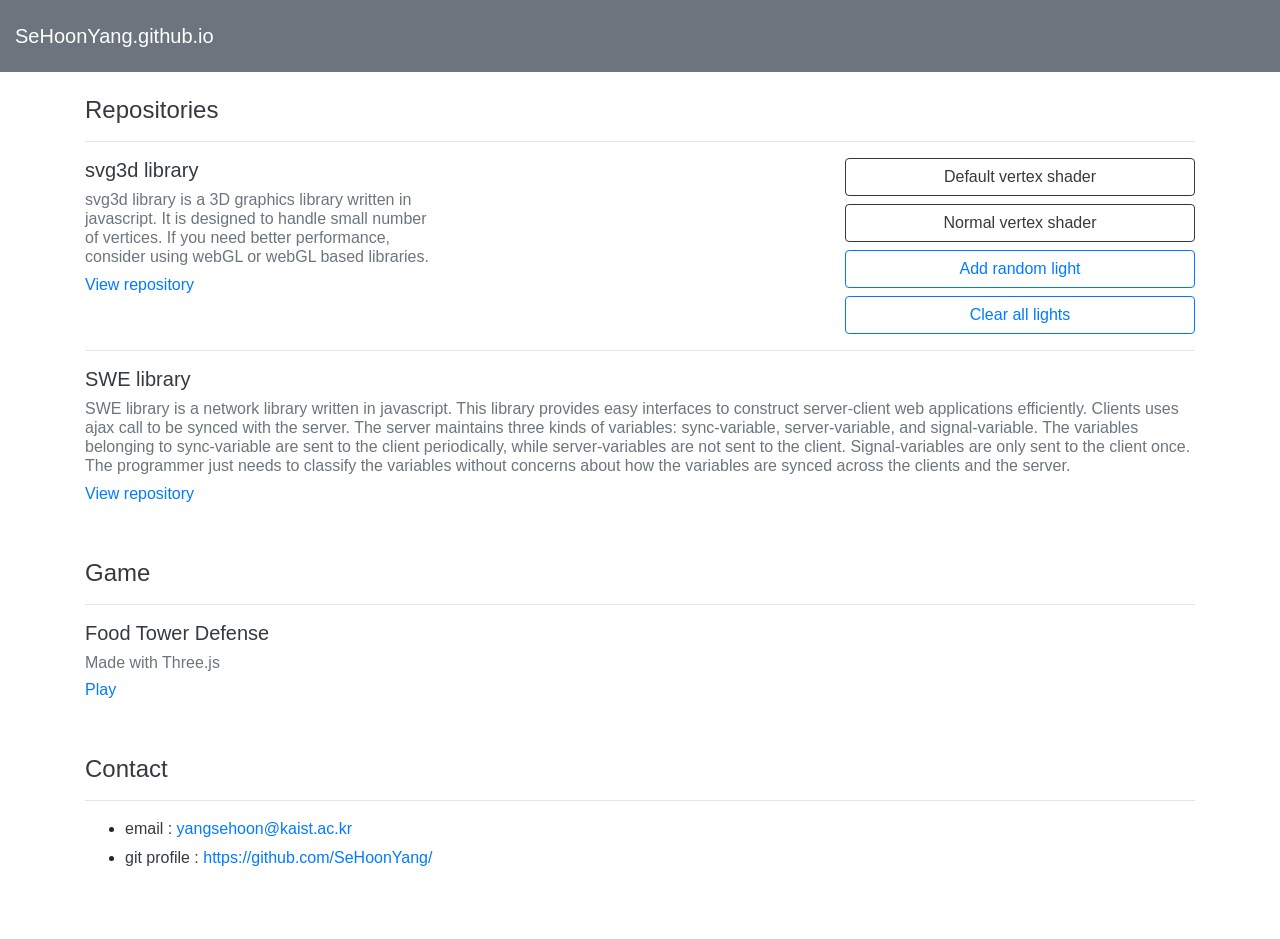
==== index.html @ 3ad5dbc0 "tower defense added" ====
<!DOCTYPE html>
<html>
<head>
	<title>SeHoonYang.github.io</title>

	<meta charset="utf-8">
	<meta name="viewport" content="width=device-width, initial-scale=1">
	<link rel="stylesheet" href="https://maxcdn.bootstrapcdn.com/bootstrap/4.1.0/css/bootstrap.min.css">

	<script src="svg3d/gl-matrix.min.js"></script>
	<script src="svg3d/svg3d.js"></script>
</head>
<body>
	<!-- header -->
	<header class="container-fluid bg-secondary">
		<h5 class="text-white py-4">SeHoonYang.github.io</h5>
	</header>
	<!-- body -->
	<div class="container pb-5">
		<h4 class="text-dark pt-3">Repositories</h4>
		<hr/>
		<div class="row">
			<div class="col" style="min-width:300px;">
				<h5 class="text-dark">svg3d library</h5>
				<h6 class="text-secondary">svg3d library is a 3D graphics library written in javascript. It is designed to handle small number of vertices. If you need better performance, consider using webGL or webGL based libraries.</h6>
				<a href="https://github.com/SeHoonYang/svg3d"><h6>View repository</h6></a>
			</div>
			<!-- Low Poly Stanford Bunny, by johnny6  is licensed under the Creative Commons - Attribution - Non-Commercial license. (https://creativecommons.org/licenses/by-nc/3.0/) -->
			<div class="col" align="center">
				<div id="viewportContainer">
				</div>
			</div>
			<div class="col">
				<button type="button" class="btn btn-block btn-outline-dark" onClick="bunny.setVertexShader(context.defaultVertexShader)">Default vertex shader</button>
				<button type="button" class="btn btn-block btn-outline-dark" onClick="bunny.setVertexShader(NormalColorShader)">Normal vertex shader</button>
				<button type="button" class="btn btn-block btn-outline-primary" onClick="context.createPointLight([Math.random()*20-10,Math.random()*20-10,Math.random()*20-10], Math.random() * 0xFFFFFF, Math.random())">Add random light</button>
				<button type="button" class="btn btn-block btn-outline-primary" onClick="context.lightList = [];">Clear all lights</button>
			</div>
		</div>
		<hr/>
		<div>
			<h5 class="text-dark">SWE library</h5>
			<h6 class="text-secondary">SWE library is a network library written in javascript. This library provides easy interfaces to construct server-client web applications efficiently. Clients uses ajax call to be synced with the server. The server maintains three kinds of variables: sync-variable, server-variable, and signal-variable. The variables belonging to sync-variable are sent to the client periodically, while server-variables are not sent to the client. Signal-variables are only sent to the client once. The programmer just needs to classify the variables without concerns about how the variables are synced across the clients and the server.</h6>
			<a href="https://github.com/SeHoonYang/swe"><h6>View repository</h6></a>
		</div>
		<h4 class="text-dark pt-5">Game</h4>
		<hr/>
		<div>
			<h5 class="text-dark">Food Tower Defense</h5>
			<h6 class="text-secondary">Made with Three.js</h6>
			<a href="./game/foodTowerDefense/index.html"><h6>Play</h6></a>
		</div>
		<h4 class="text-dark pt-5">Contact</h4>
		<hr/>
		<ul>
			<li>
			<h6 class="text-dark d-inline">email : </h6><a href="mailto:yangsehoon@kaist.ac.kr" class="d-inline-block"><h6>yangsehoon@kaist.ac.kr</h6></a>
			</li><li>
			<h6 class="text-dark d-inline">git profile : </h6><a href="https://github.com/SeHoonYang/" class="d-inline-block"><h6>https://github.com/SeHoonYang/</h6></a>
			</li>
		</ul>
	</div>
	<script src="object.js"></script>
	<script src="svg.js"></script>
</body>
</html>
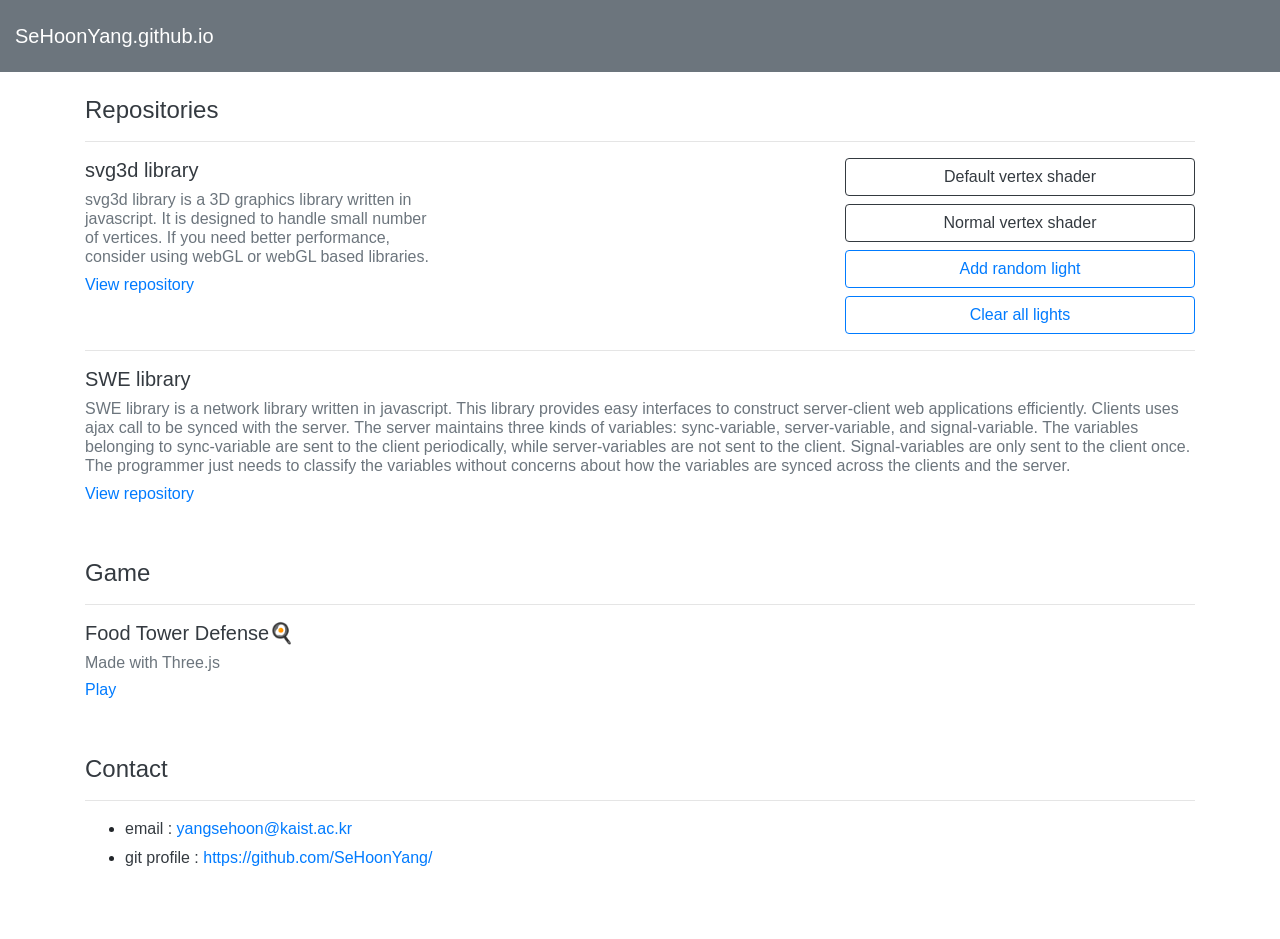
==== commit de71b9b6: "design" ====
--- a/index.html
+++ b/index.html
@@ -46,7 +46,7 @@
 		<h4 class="text-dark pt-5">Game</h4>
 		<hr/>
 		<div>
-			<h5 class="text-dark">Food Tower Defense</h5>
+			<h5 class="text-dark">Food Tower Defense🍳</h5>
 			<h6 class="text-secondary">Made with Three.js</h6>
 			<a href="./game/foodTowerDefense/index.html"><h6>Play</h6></a>
 		</div>
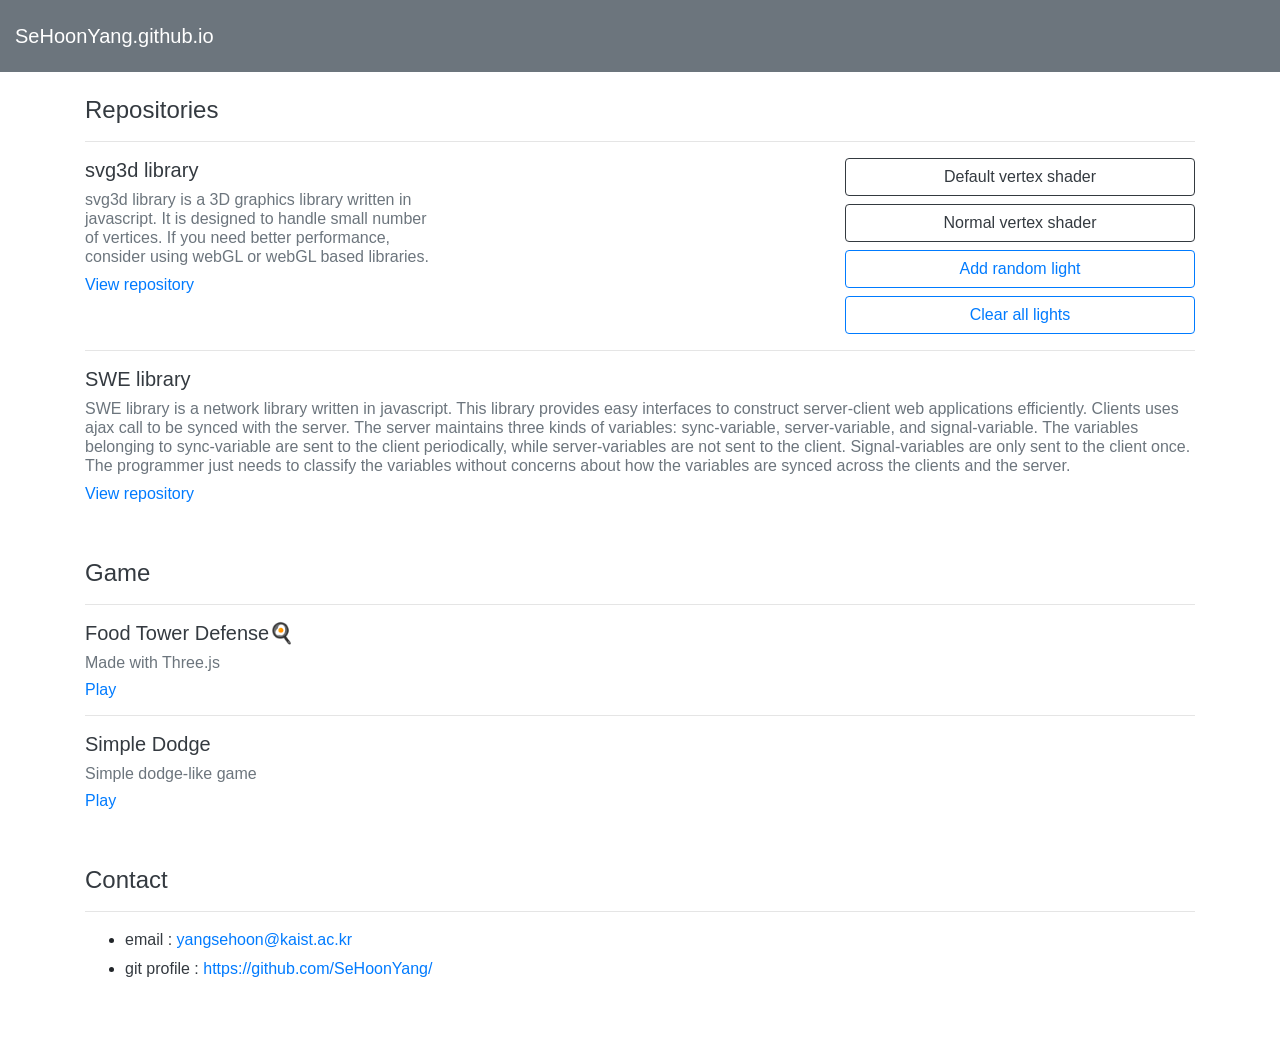
==== commit 94e243d7: "add dodge" ====
--- a/index.html
+++ b/index.html
@@ -50,6 +50,12 @@
 			<h6 class="text-secondary">Made with Three.js</h6>
 			<a href="./game/foodTowerDefense/index.html"><h6>Play</h6></a>
 		</div>
+		<hr/>
+		<div>
+			<h5 class="text-dark">Simple Dodge</h5>
+			<h6 class="text-secondary">Simple dodge-like game</h6>
+			<a href="./game/dodge/dodge.html"><h6>Play</h6></a>
+		</div>
 		<h4 class="text-dark pt-5">Contact</h4>
 		<hr/>
 		<ul>
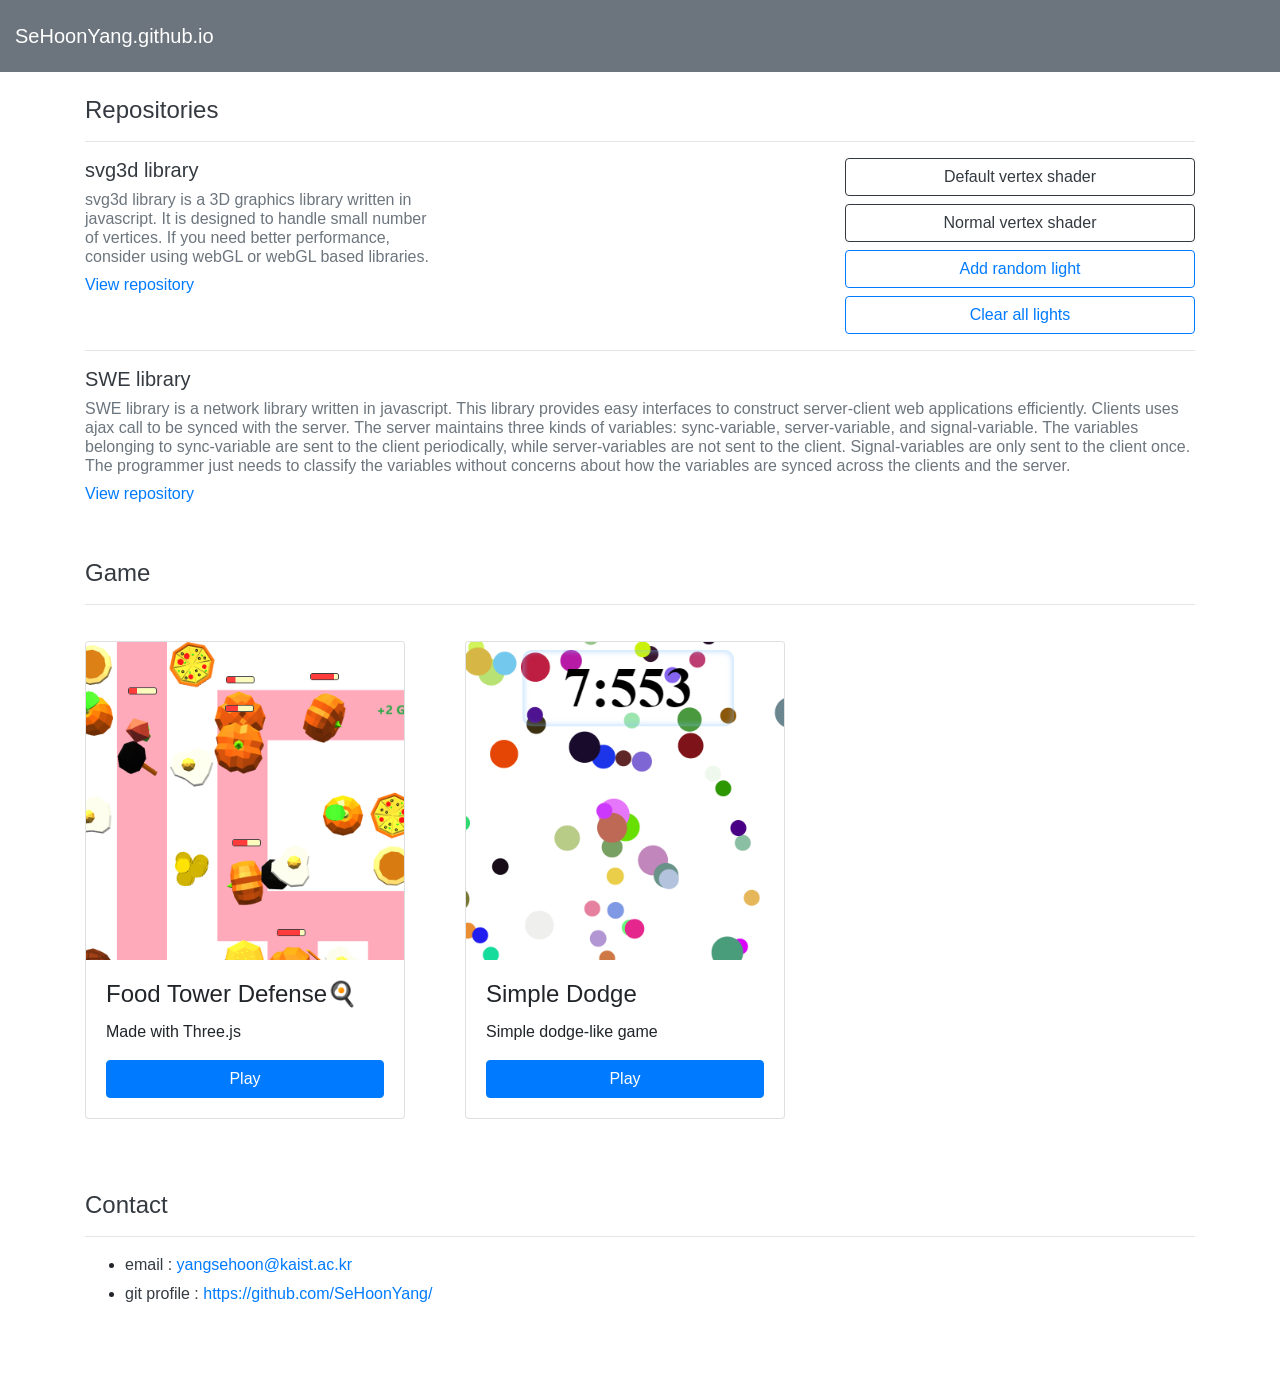
==== commit 4f8484ef: "game panel changed" ====
--- a/index.html
+++ b/index.html
@@ -43,18 +43,31 @@
 			<h6 class="text-secondary">SWE library is a network library written in javascript. This library provides easy interfaces to construct server-client web applications efficiently. Clients uses ajax call to be synced with the server. The server maintains three kinds of variables: sync-variable, server-variable, and signal-variable. The variables belonging to sync-variable are sent to the client periodically, while server-variables are not sent to the client. Signal-variables are only sent to the client once. The programmer just needs to classify the variables without concerns about how the variables are synced across the clients and the server.</h6>
 			<a href="https://github.com/SeHoonYang/swe"><h6>View repository</h6></a>
 		</div>
-		<h4 class="text-dark pt-5">Game</h4>
-		<hr/>
-		<div>
-			<h5 class="text-dark">Food Tower Defense🍳</h5>
-			<h6 class="text-secondary">Made with Three.js</h6>
-			<a href="./game/foodTowerDefense/index.html"><h6>Play</h6></a>
-		</div>
-		<hr/>
-		<div>
-			<h5 class="text-dark">Simple Dodge</h5>
-			<h6 class="text-secondary">Simple dodge-like game</h6>
-			<a href="./game/dodge/dodge.html"><h6>Play</h6></a>
+		<div class="d-none d-md-block">
+			<h4 class="text-dark pt-5">Game</h4>
+			<hr/>
+			<div class="row">
+				<div class="col-md-6 col-xl-4">
+					<div class="card shadow" style="width:20rem;margin:20px 0px 4px 0">
+						<img class="card-img-top" src="images/foodTowerDefense.png" alt="image" style="width:100%">
+							<div class="card-body">
+							<h4 class="card-title">Food Tower Defense🍳</h4>
+							<p class="card-text">Made with Three.js</p>
+							<a href="./game/foodTowerDefense/index.html" class="btn btn-primary btn-block">Play</a>
+						</div>
+					</div>
+				</div>
+				<div class="col-md-6 col-xl-4">
+					<div class="card shadow" style="width:20rem;margin:20px 0px 24px 0">
+						<img class="card-img-top" src="images/dodge.png" alt="image" style="width:100%">
+							<div class="card-body">
+							<h4 class="card-title">Simple Dodge</h4>
+							<p class="card-text">Simple dodge-like game</p>
+							<a href="./game/dodge/dodge.html" class="btn btn-primary btn-block">Play</a>
+						</div>
+					</div>
+				</div>
+			</div>
 		</div>
 		<h4 class="text-dark pt-5">Contact</h4>
 		<hr/>
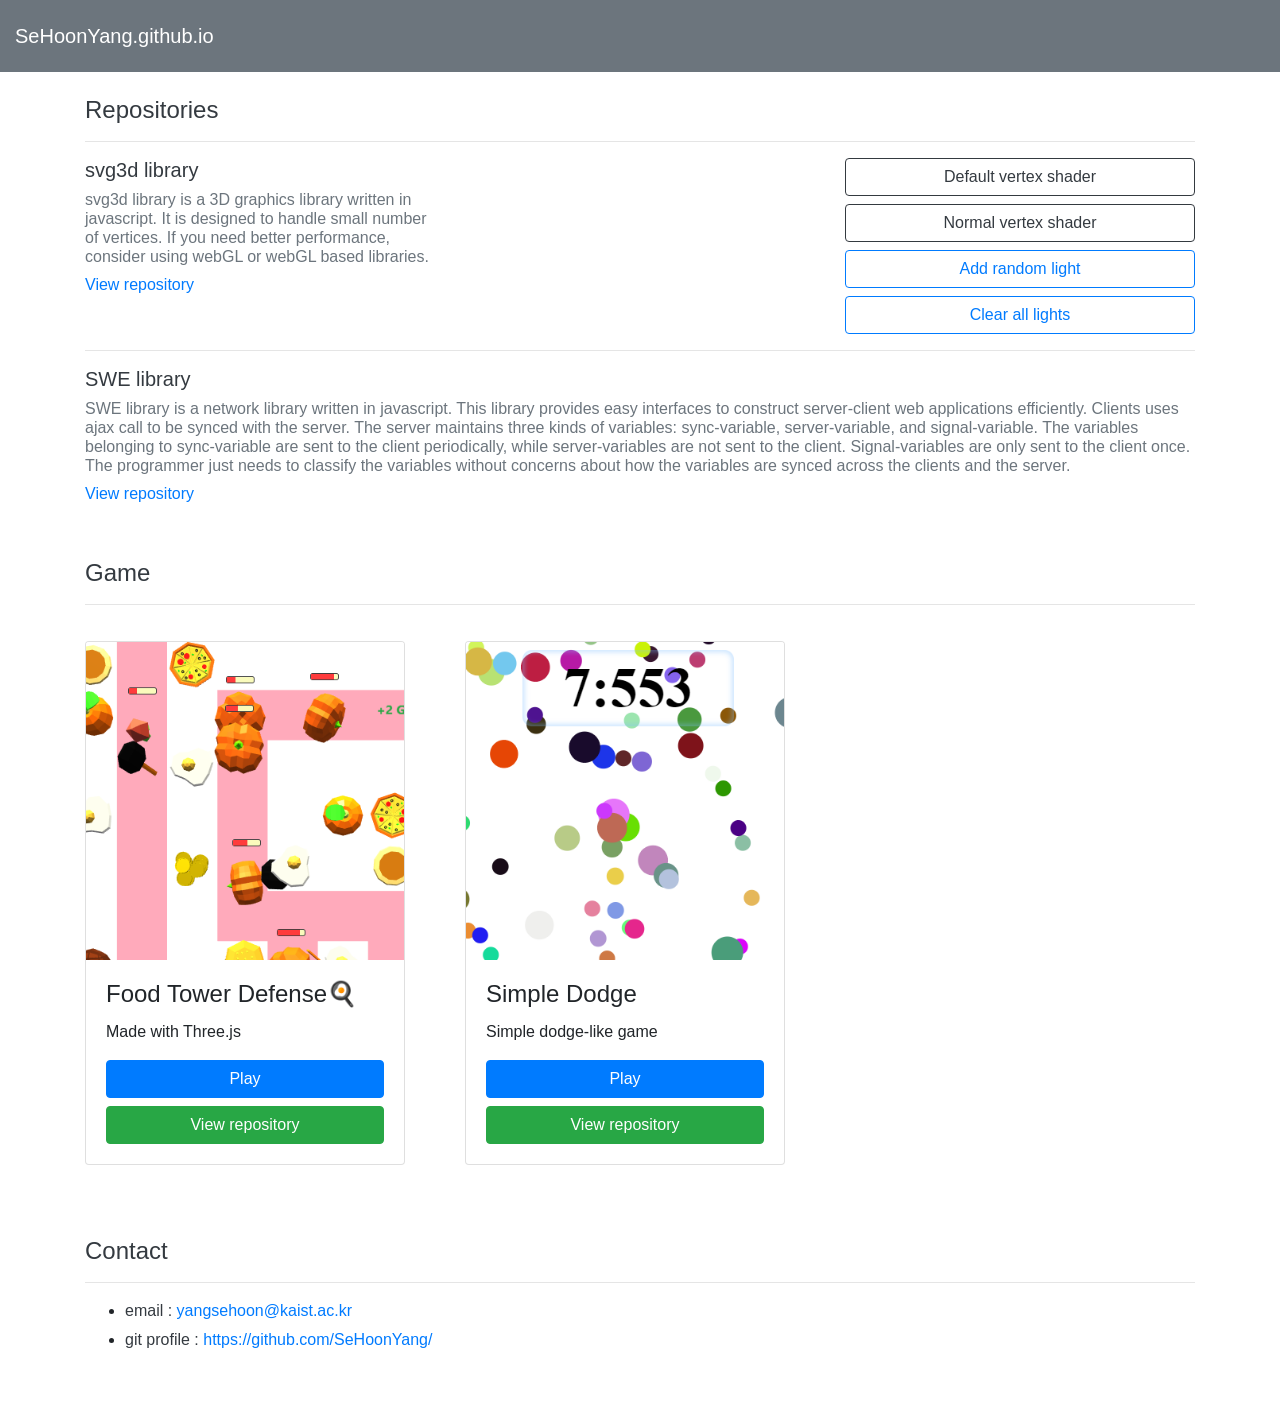
==== commit 25bbd06d: "add view repo btn on game" ====
--- a/index.html
+++ b/index.html
@@ -54,6 +54,7 @@
 							<h4 class="card-title">Food Tower Defense🍳</h4>
 							<p class="card-text">Made with Three.js</p>
 							<a href="./game/foodTowerDefense/index.html" class="btn btn-primary btn-block">Play</a>
+							<a href="https://github.com/SeHoonYang/foodTowerDefense" class="btn btn-success btn-block">View repository</a>
 						</div>
 					</div>
 				</div>
@@ -64,6 +65,7 @@
 							<h4 class="card-title">Simple Dodge</h4>
 							<p class="card-text">Simple dodge-like game</p>
 							<a href="./game/dodge/dodge.html" class="btn btn-primary btn-block">Play</a>
+							<a href="https://github.com/SeHoonYang/SimpleDodge" class="btn btn-success btn-block">View repository</a>
 						</div>
 					</div>
 				</div>
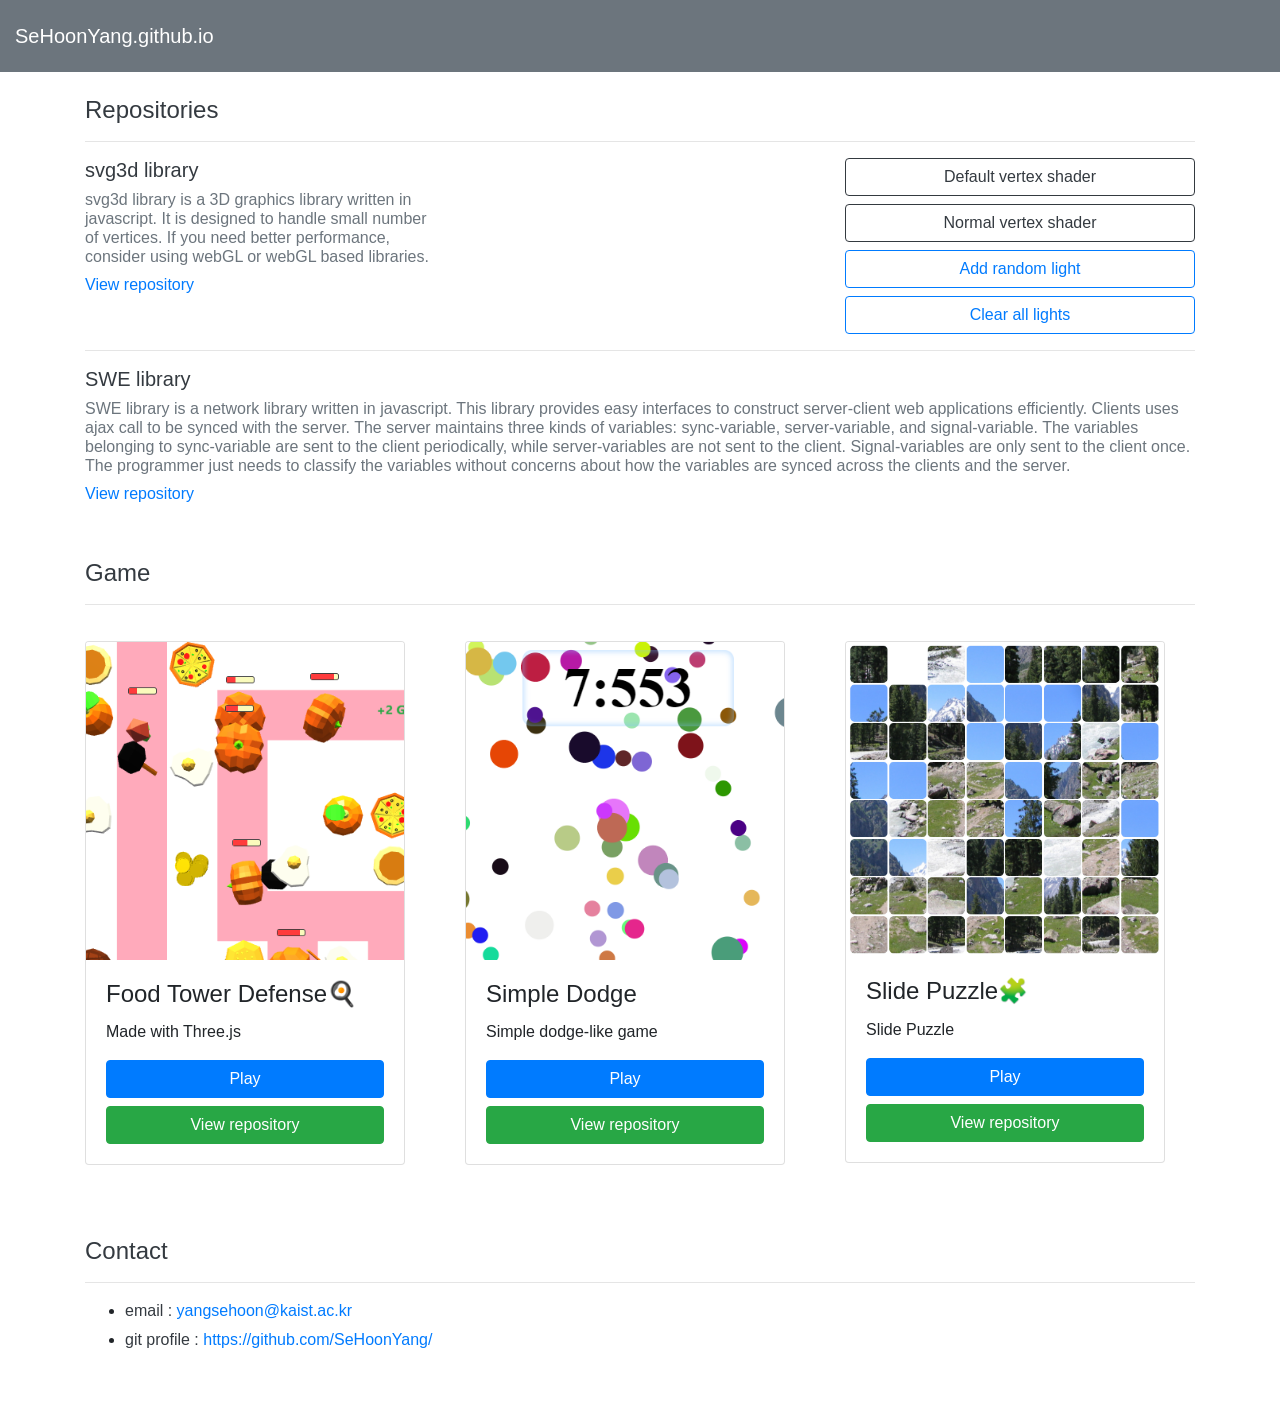
==== commit 8119dff1: "slide puzzle added" ====
--- a/index.html
+++ b/index.html
@@ -69,6 +69,17 @@
 						</div>
 					</div>
 				</div>
+				<div class="col-md-6 col-xl-4">
+					<div class="card shadow" style="width:20rem;margin:20px 0px 24px 0">
+						<img class="card-img-top" src="images/slide.png" alt="image" style="width:100%">
+							<div class="card-body">
+							<h4 class="card-title">Slide Puzzle🧩</h4>
+							<p class="card-text">Slide Puzzle</p>
+							<a href="./game/SlidePuzzle/puzzle.html" class="btn btn-primary btn-block">Play</a>
+							<a href="https://github.com/SeHoonYang/SlidePuzzle" class="btn btn-success btn-block">View repository</a>
+						</div>
+					</div>
+				</div>
 			</div>
 		</div>
 		<h4 class="text-dark pt-5">Contact</h4>
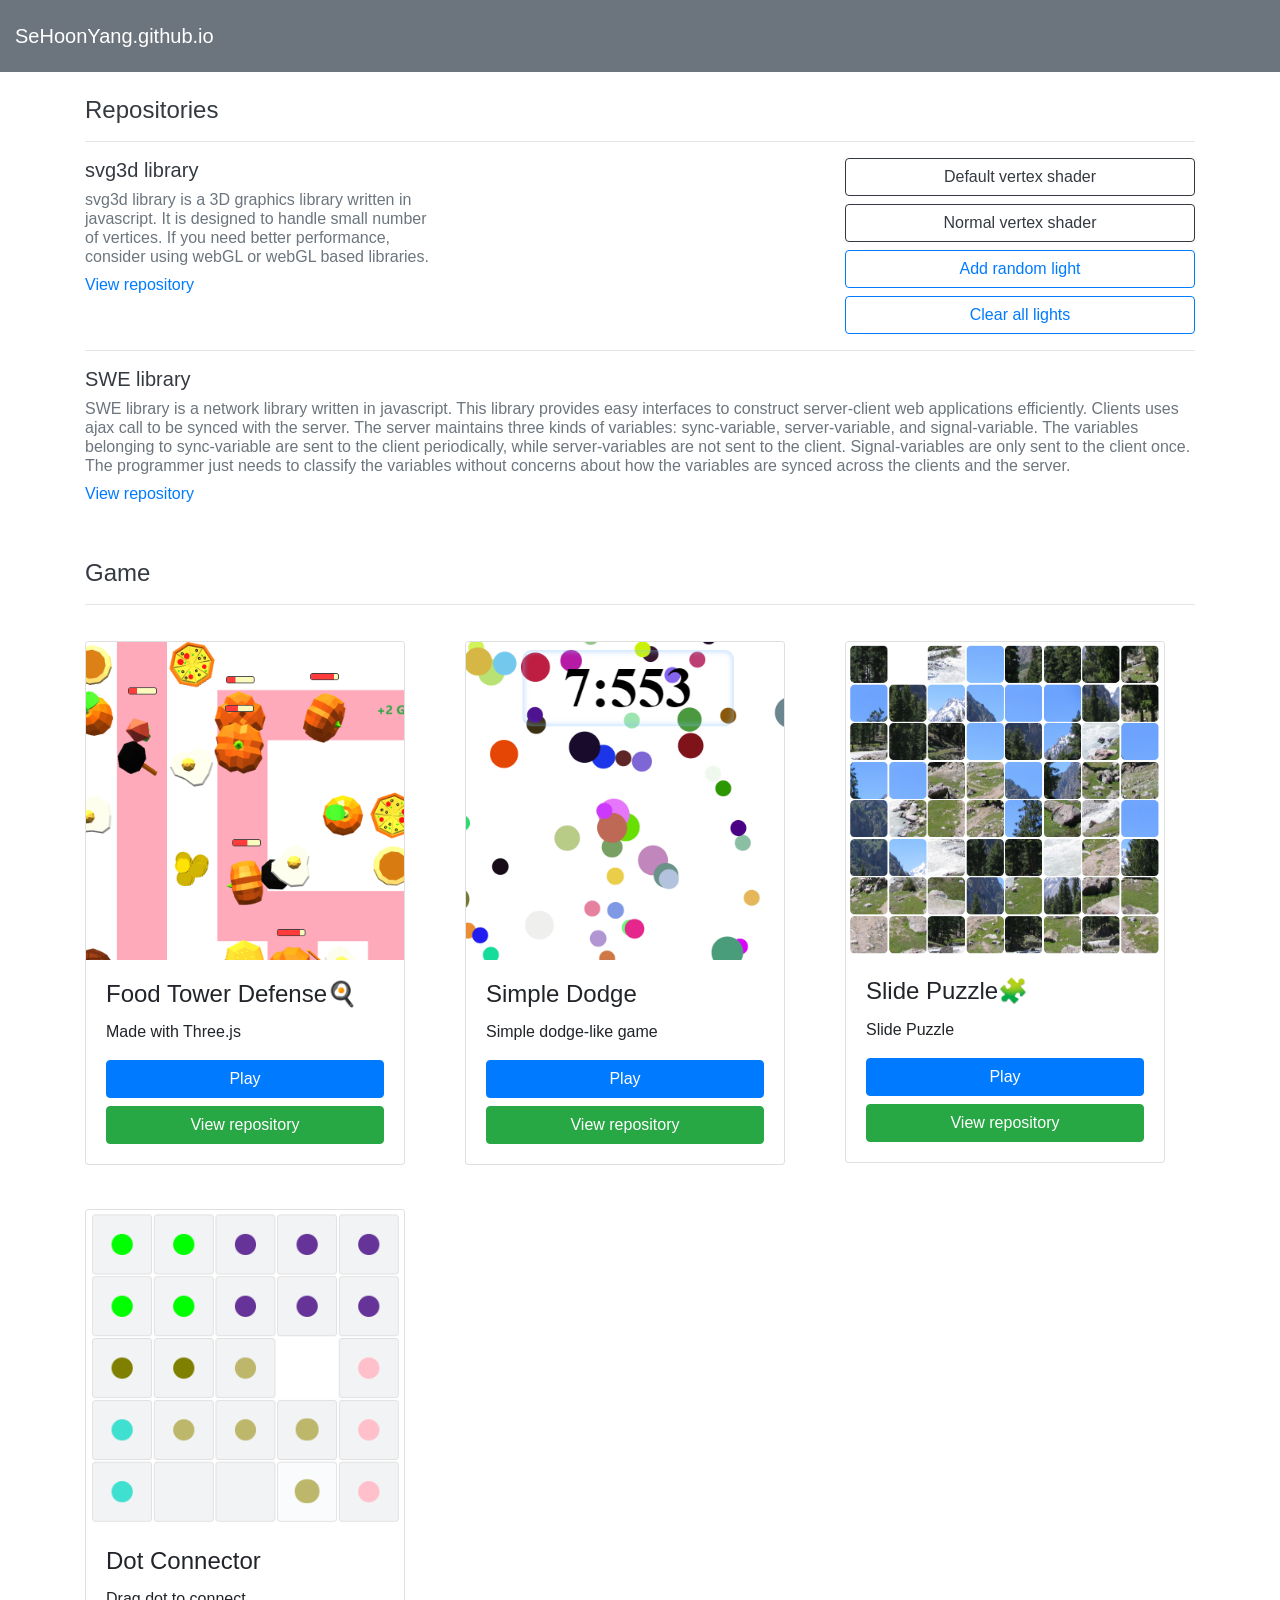
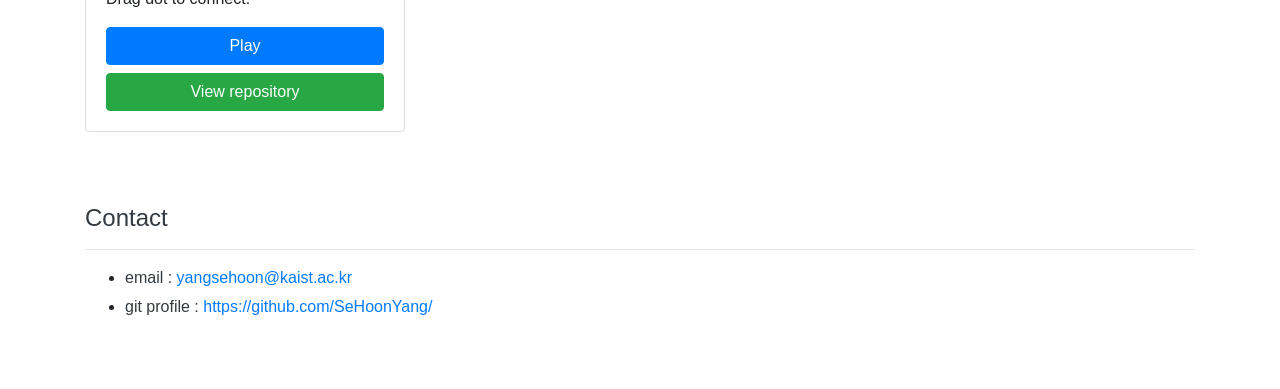
==== commit 912ca667: "dot intro added" ====
--- a/index.html
+++ b/index.html
@@ -80,6 +80,17 @@
 						</div>
 					</div>
 				</div>
+				<div class="col-md-6 col-xl-4">
+					<div class="card shadow" style="width:20rem;margin:20px 0px 24px 0">
+						<img class="card-img-top" src="images/dot.png" alt="image" style="width:100%">
+							<div class="card-body">
+							<h4 class="card-title">Dot Connector</h4>
+							<p class="card-text">Drag dot to connect.</p>
+							<a href="./game/dotConnector/dot.html" class="btn btn-primary btn-block">Play</a>
+							<a href="https://github.com/SeHoonYang/dotConnector" class="btn btn-success btn-block">View repository</a>
+						</div>
+					</div>
+				</div>
 			</div>
 		</div>
 		<h4 class="text-dark pt-5">Contact</h4>
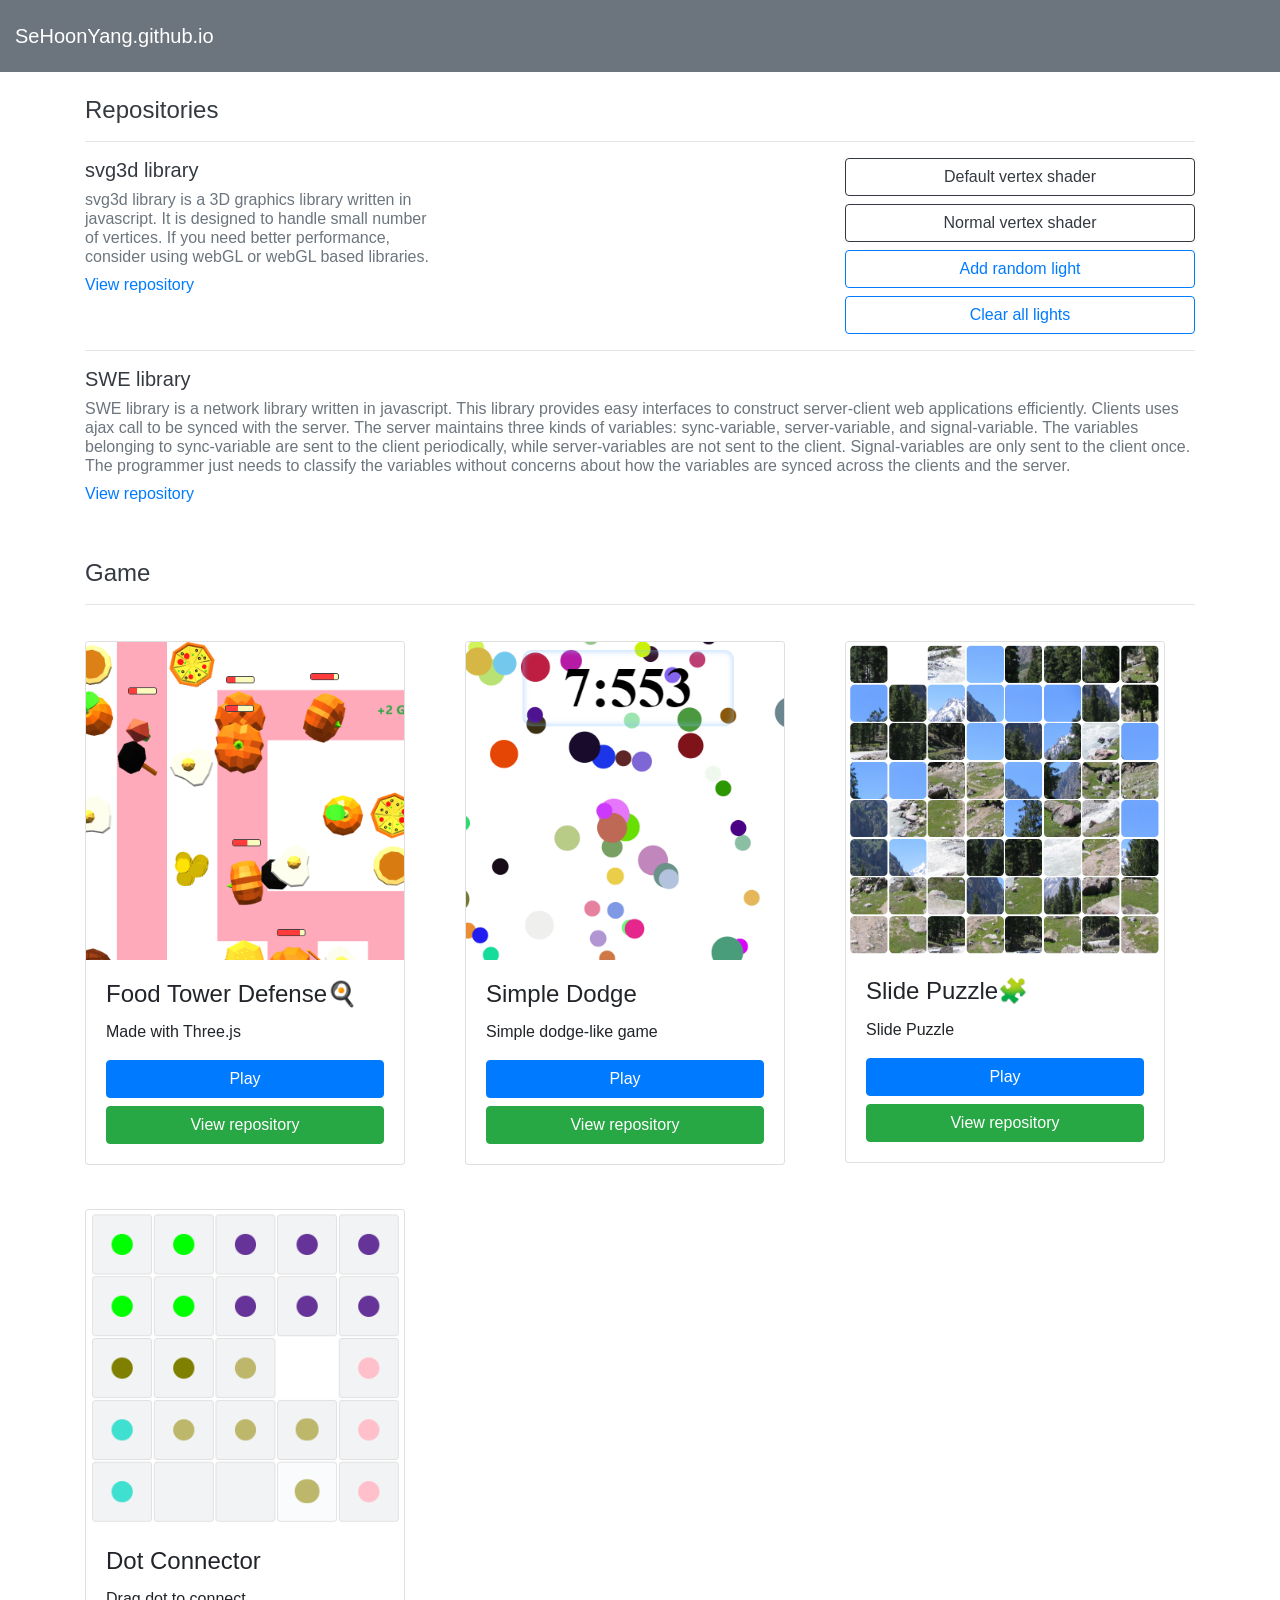
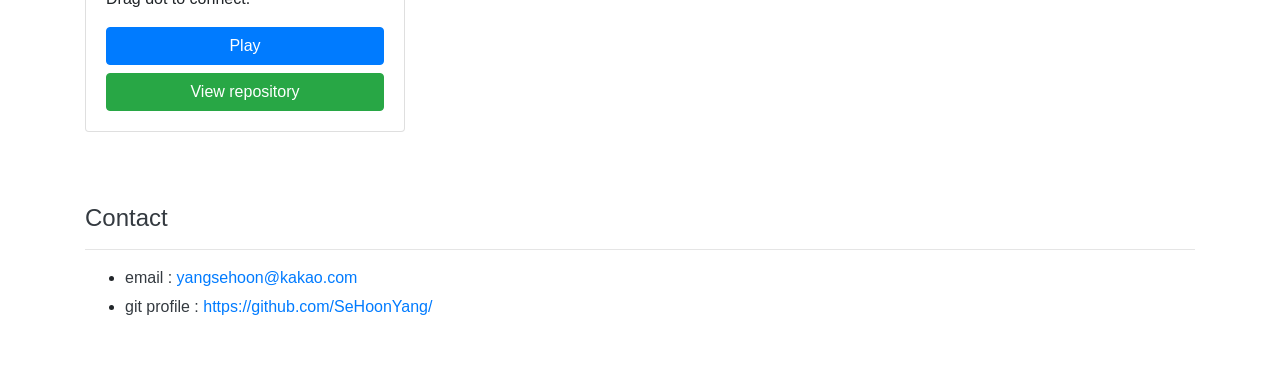
==== commit 2248fee2: "Update email" ====
--- a/index.html
+++ b/index.html
@@ -97,7 +97,7 @@
 		<hr/>
 		<ul>
 			<li>
-			<h6 class="text-dark d-inline">email : </h6><a href="mailto:yangsehoon@kaist.ac.kr" class="d-inline-block"><h6>yangsehoon@kaist.ac.kr</h6></a>
+			<h6 class="text-dark d-inline">email : </h6><a href="mailto:yangsehoon@kakao.com" class="d-inline-block"><h6>yangsehoon@kakao.com</h6></a>
 			</li><li>
 			<h6 class="text-dark d-inline">git profile : </h6><a href="https://github.com/SeHoonYang/" class="d-inline-block"><h6>https://github.com/SeHoonYang/</h6></a>
 			</li>
